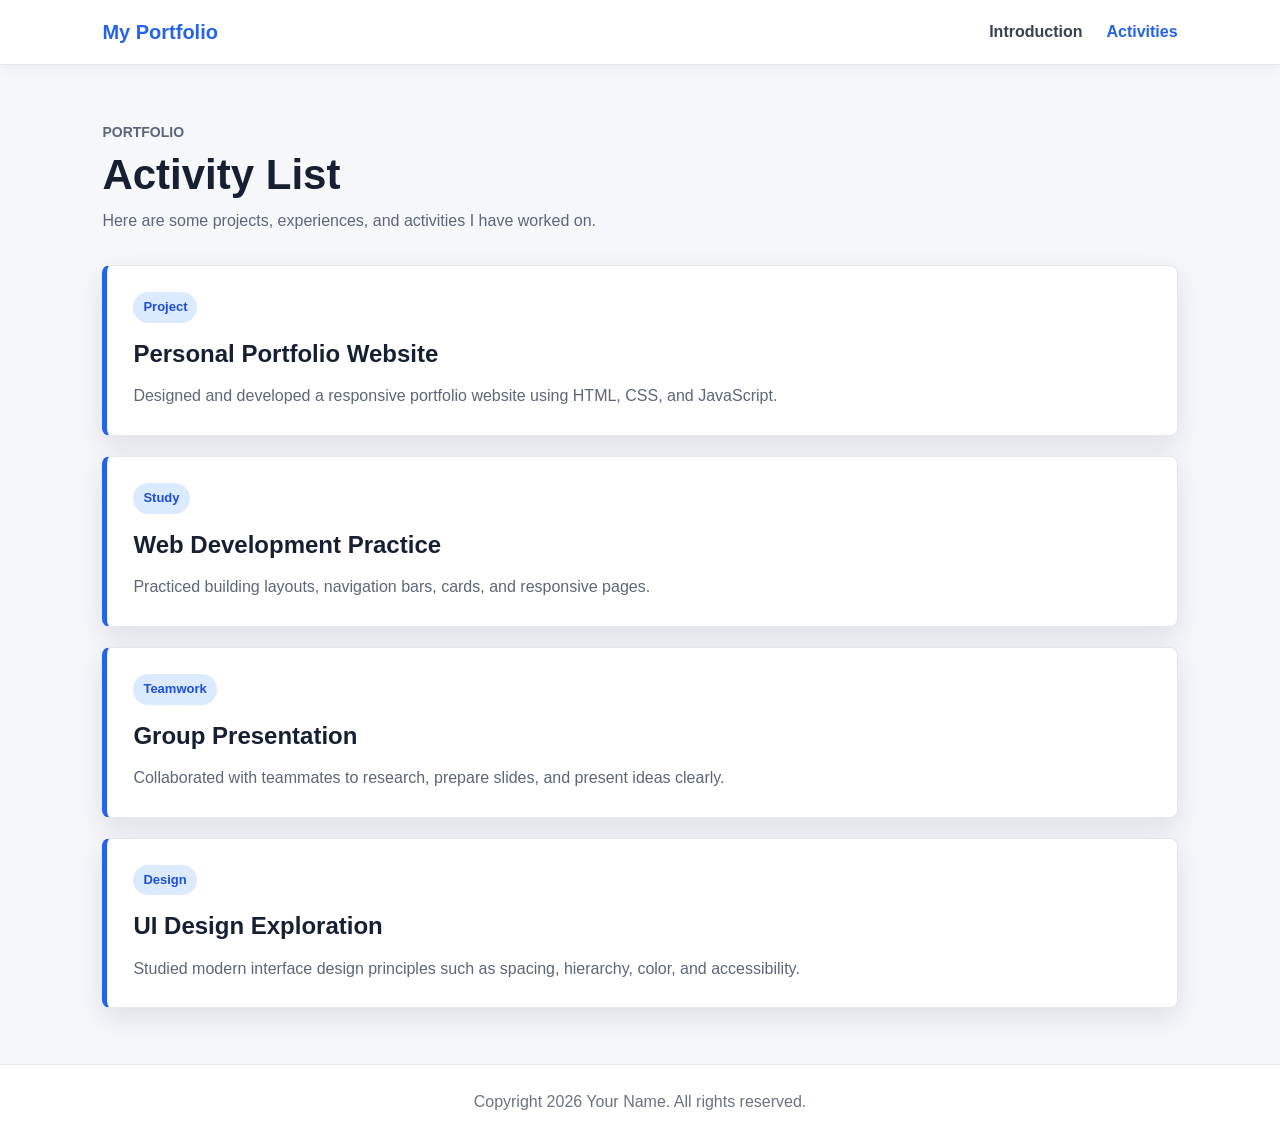
==== activities.html @ 695bae61 "Add portfolio website" ====
<!DOCTYPE html>
<html lang="en">
<head>
  <meta charset="UTF-8" />
  <meta name="viewport" content="width=device-width, initial-scale=1.0" />
  <title>My Portfolio | Activities</title>
  <link rel="stylesheet" href="style.css" />
</head>
<body>
  <header class="navbar">
    <a class="logo" href="index.html">My Portfolio</a>

    <nav class="nav-links" id="navLinks" aria-label="Main navigation">
      <a href="index.html">Introduction</a>
      <a href="activities.html" class="active">Activities</a>
    </nav>

    <button class="menu-btn" id="menuBtn" type="button" aria-label="Open menu">
      <span></span>
      <span></span>
      <span></span>
    </button>
  </header>

  <main class="container">
    <section class="page-title">
      <p class="eyebrow">Portfolio</p>
      <h1>Activity List</h1>
      <p>Here are some projects, experiences, and activities I have worked on.</p>
    </section>

    <section class="activity-list" aria-label="Activities">
      <article class="activity-card">
        <span class="tag">Project</span>
        <h2>Personal Portfolio Website</h2>
        <p>
          Designed and developed a responsive portfolio website using HTML,
          CSS, and JavaScript.
        </p>
      </article>

      <article class="activity-card">
        <span class="tag">Study</span>
        <h2>Web Development Practice</h2>
        <p>
          Practiced building layouts, navigation bars, cards, and responsive
          pages.
        </p>
      </article>

      <article class="activity-card">
        <span class="tag">Teamwork</span>
        <h2>Group Presentation</h2>
        <p>
          Collaborated with teammates to research, prepare slides, and present
          ideas clearly.
        </p>
      </article>

      <article class="activity-card">
        <span class="tag">Design</span>
        <h2>UI Design Exploration</h2>
        <p>
          Studied modern interface design principles such as spacing, hierarchy,
          color, and accessibility.
        </p>
      </article>
    </section>
  </main>

  <footer>
    <p>Copyright 2026 Your Name. All rights reserved.</p>
  </footer>

  <script src="script.js"></script>
</body>
</html>
---- style.css ----
:root {
  --bg: #f5f7fb;
  --surface: #ffffff;
  --text: #172033;
  --muted: #5d6678;
  --primary: #2563eb;
  --primary-dark: #1d4ed8;
  --accent: #0f766e;
  --border: #e5e7eb;
  --shadow: 0 10px 28px rgba(15, 23, 42, 0.1);
}

* {
  box-sizing: border-box;
  margin: 0;
  padding: 0;
}

body {
  min-height: 100vh;
  font-family: Arial, Helvetica, sans-serif;
  line-height: 1.6;
  color: var(--text);
  background: var(--bg);
}

a {
  color: inherit;
}

.navbar {
  position: sticky;
  top: 0;
  z-index: 10;
  display: flex;
  align-items: center;
  justify-content: space-between;
  padding: 16px 8%;
  background: rgba(255, 255, 255, 0.92);
  border-bottom: 1px solid var(--border);
  box-shadow: 0 2px 14px rgba(15, 23, 42, 0.06);
  backdrop-filter: blur(14px);
}

.logo {
  font-size: 20px;
  font-weight: 800;
  color: var(--primary);
  text-decoration: none;
}

.nav-links {
  display: flex;
  gap: 24px;
  align-items: center;
}

.nav-links a {
  color: #374151;
  font-weight: 700;
  text-decoration: none;
  transition: color 0.2s ease;
}

.nav-links a.active,
.nav-links a:hover {
  color: var(--primary);
}

.menu-btn {
  display: none;
  width: 42px;
  height: 42px;
  border: 0;
  border-radius: 8px;
  background: var(--primary);
  cursor: pointer;
}

.menu-btn span {
  display: block;
  width: 20px;
  height: 2px;
  margin: 5px auto;
  background: #ffffff;
}

.container {
  width: 84%;
  max-width: 1100px;
  margin: 0 auto;
  padding: 56px 0;
}

.hero {
  display: grid;
  grid-template-columns: minmax(0, 1.5fr) minmax(260px, 1fr);
  gap: 32px;
  align-items: center;
  min-height: 70vh;
}

.eyebrow {
  margin-bottom: 8px;
  color: var(--primary);
  font-size: 14px;
  font-weight: 800;
  letter-spacing: 0;
  text-transform: uppercase;
}

.hero h1 {
  margin-bottom: 10px;
  font-size: 52px;
  line-height: 1.1;
}

.hero h2 {
  margin-bottom: 20px;
  color: #4b5563;
  font-size: 24px;
}

.hero p,
.page-title p,
.card p,
.activity-card p,
.profile-card p {
  color: var(--muted);
}

.hero-actions {
  display: flex;
  flex-wrap: wrap;
  gap: 14px;
  margin-top: 28px;
}

.btn {
  display: inline-flex;
  align-items: center;
  justify-content: center;
  min-height: 46px;
  padding: 12px 20px;
  border-radius: 8px;
  font-weight: 800;
  text-decoration: none;
  transition: transform 0.2s ease, box-shadow 0.2s ease;
}

.btn.primary {
  color: #ffffff;
  background: var(--primary);
  box-shadow: 0 8px 18px rgba(37, 99, 235, 0.25);
}

.btn.secondary {
  color: var(--primary);
  background: var(--surface);
  border: 1px solid var(--border);
}

.btn:hover {
  transform: translateY(-2px);
}

.profile-card,
.card,
.activity-card {
  background: var(--surface);
  border: 1px solid var(--border);
  border-radius: 8px;
  box-shadow: var(--shadow);
}

.profile-card {
  padding: 32px;
  text-align: center;
}

.avatar {
  display: flex;
  align-items: center;
  justify-content: center;
  width: 132px;
  height: 132px;
  margin: 0 auto 20px;
  border-radius: 50%;
  color: #ffffff;
  background: linear-gradient(135deg, var(--primary), var(--accent));
  font-size: 36px;
  font-weight: 900;
}

.profile-card h3 {
  margin-bottom: 4px;
  font-size: 24px;
}

.info-grid {
  display: grid;
  grid-template-columns: repeat(3, 1fr);
  gap: 22px;
  margin-top: 32px;
}

.card {
  padding: 26px;
}

.card h3,
.activity-card h2 {
  margin-bottom: 10px;
}

.page-title {
  margin-bottom: 32px;
}

.page-title h1 {
  margin-bottom: 8px;
  font-size: 42px;
  line-height: 1.15;
}

.activity-list {
  display: grid;
  gap: 20px;
}

.activity-card {
  padding: 26px;
  border-left: 5px solid var(--primary);
}

.tag {
  display: inline-block;
  margin-bottom: 12px;
  padding: 5px 10px;
  border-radius: 999px;
  color: var(--primary-dark);
  background: #dbeafe;
  font-size: 13px;
  font-weight: 800;
}

footer {
  padding: 24px;
  color: #6b7280;
  text-align: center;
  background: var(--surface);
  border-top: 1px solid var(--border);
}

@media (max-width: 768px) {
  .navbar {
    padding: 14px 5%;
  }

  .menu-btn {
    display: block;
  }

  .nav-links {
    position: absolute;
    top: 64px;
    right: 5%;
    display: none;
    flex-direction: column;
    align-items: flex-start;
    width: min(220px, 90vw);
    padding: 16px;
    background: var(--surface);
    border: 1px solid var(--border);
    border-radius: 8px;
    box-shadow: var(--shadow);
  }

  .nav-links.show {
    display: flex;
  }

  .container {
    width: 90%;
    padding: 40px 0;
  }

  .hero {
    grid-template-columns: 1fr;
    min-height: auto;
  }

  .hero h1 {
    font-size: 40px;
  }

  .hero h2 {
    font-size: 21px;
  }

  .info-grid {
    grid-template-columns: 1fr;
  }
}
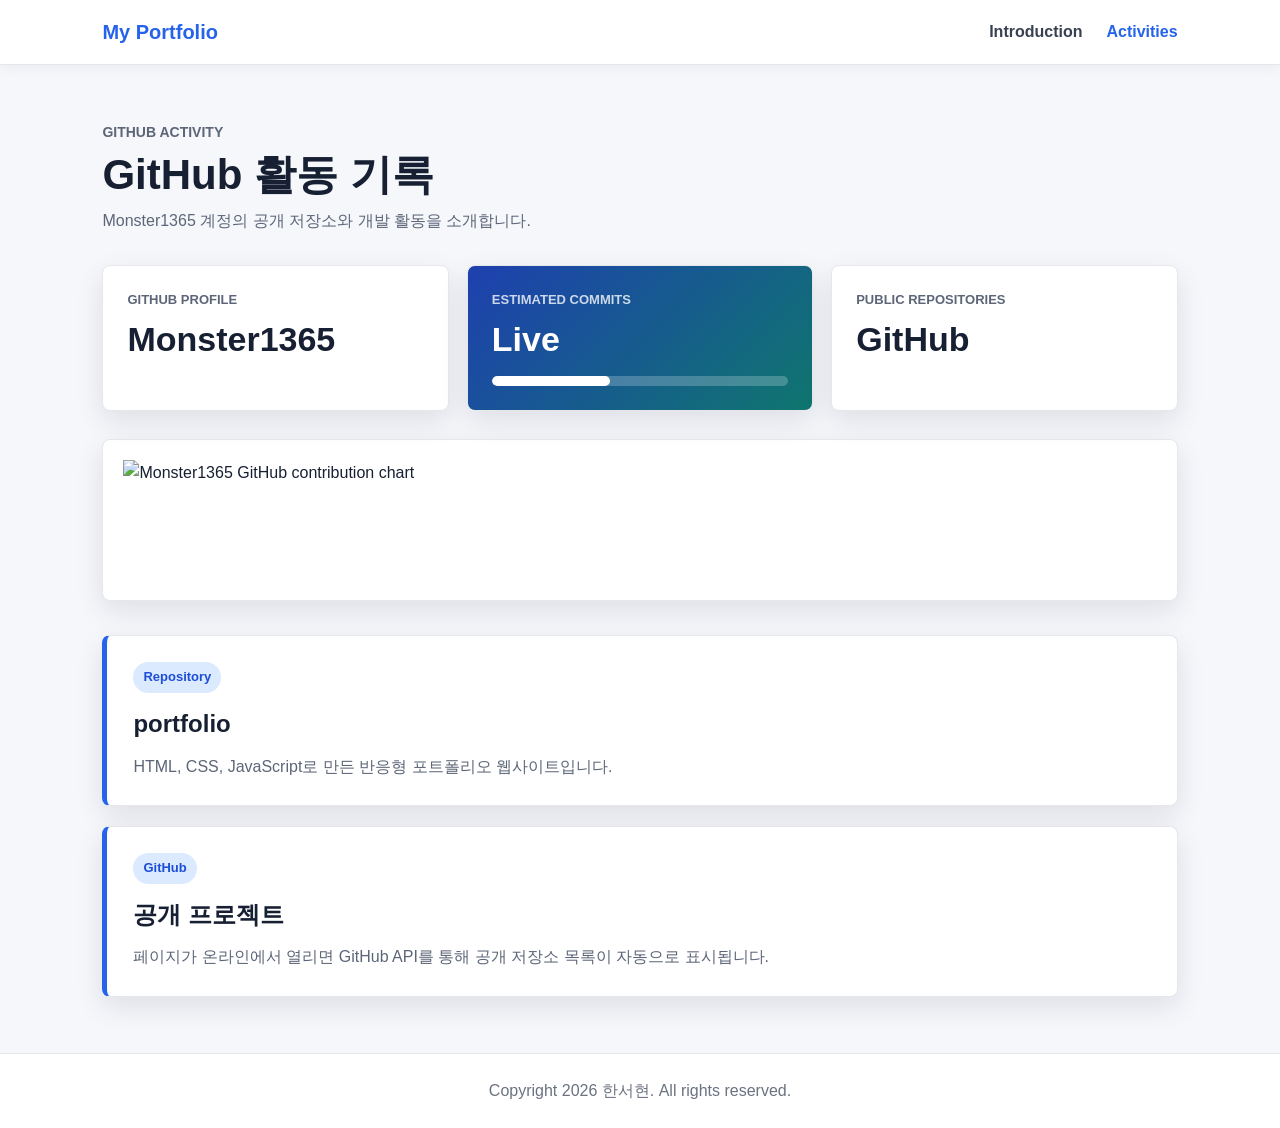
==== commit a8155144: "Update portfolio with GitHub activity" ====
--- a/activities.html
+++ b/activities.html
@@ -24,52 +24,56 @@
 
   <main class="container">
     <section class="page-title">
-      <p class="eyebrow">Portfolio</p>
-      <h1>Activity List</h1>
-      <p>Here are some projects, experiences, and activities I have worked on.</p>
+      <p class="eyebrow">GitHub Activity</p>
+      <h1>GitHub 활동 기록</h1>
+      <p>Monster1365 계정의 공개 저장소와 개발 활동을 소개합니다.</p>
     </section>
 
-    <section class="activity-list" aria-label="Activities">
+    <section class="github-overview" aria-label="GitHub overview">
+      <article class="stat-card">
+        <span class="stat-label">GitHub Profile</span>
+        <strong>Monster1365</strong>
+      </article>
+
+      <article class="stat-card highlight">
+        <span class="stat-label">Estimated Commits</span>
+        <strong id="commitCount">Loading</strong>
+        <div class="commit-meter" aria-hidden="true">
+          <span id="commitMeter"></span>
+        </div>
+      </article>
+
+      <article class="stat-card">
+        <span class="stat-label">Public Repositories</span>
+        <strong id="repoCount">-</strong>
+      </article>
+    </section>
+
+    <section class="visual-section" aria-label="GitHub contribution image">
+      <img src="https://ghchart.rshah.org/2563eb/Monster1365" alt="Monster1365 GitHub contribution chart" />
+    </section>
+
+    <section class="activity-list" id="repoList" aria-label="GitHub repositories">
       <article class="activity-card">
-        <span class="tag">Project</span>
-        <h2>Personal Portfolio Website</h2>
+        <span class="tag">Repository</span>
+        <h2>portfolio</h2>
         <p>
-          Designed and developed a responsive portfolio website using HTML,
-          CSS, and JavaScript.
+          HTML, CSS, JavaScript로 만든 반응형 포트폴리오 웹사이트입니다.
         </p>
       </article>
 
       <article class="activity-card">
-        <span class="tag">Study</span>
-        <h2>Web Development Practice</h2>
+        <span class="tag">GitHub</span>
+        <h2>공개 프로젝트</h2>
         <p>
-          Practiced building layouts, navigation bars, cards, and responsive
-          pages.
-        </p>
-      </article>
-
-      <article class="activity-card">
-        <span class="tag">Teamwork</span>
-        <h2>Group Presentation</h2>
-        <p>
-          Collaborated with teammates to research, prepare slides, and present
-          ideas clearly.
-        </p>
-      </article>
-
-      <article class="activity-card">
-        <span class="tag">Design</span>
-        <h2>UI Design Exploration</h2>
-        <p>
-          Studied modern interface design principles such as spacing, hierarchy,
-          color, and accessibility.
+          페이지가 온라인에서 열리면 GitHub API를 통해 공개 저장소 목록이 자동으로 표시됩니다.
         </p>
       </article>
     </section>
   </main>
 
   <footer>
-    <p>Copyright 2026 Your Name. All rights reserved.</p>
+    <p>Copyright 2026 한서현. All rights reserved.</p>
   </footer>
 
   <script src="script.js"></script>
--- a/style.css
+++ b/style.css
@@ -178,18 +178,14 @@
   text-align: center;
 }
 
-.avatar {
-  display: flex;
-  align-items: center;
-  justify-content: center;
+.profile-photo {
   width: 132px;
   height: 132px;
   margin: 0 auto 20px;
   border-radius: 50%;
-  color: #ffffff;
-  background: linear-gradient(135deg, var(--primary), var(--accent));
-  font-size: 36px;
-  font-weight: 900;
+  object-fit: cover;
+  border: 5px solid #eef2ff;
+  box-shadow: 0 12px 30px rgba(37, 99, 235, 0.22);
 }
 
 .profile-card h3 {
@@ -208,6 +204,81 @@
   padding: 26px;
 }
 
+.github-stats,
+.github-overview {
+  display: grid;
+  grid-template-columns: repeat(3, 1fr);
+  gap: 18px;
+  margin: 10px 0 28px;
+}
+
+.stat-card {
+  min-height: 138px;
+  padding: 24px;
+  overflow: hidden;
+  background: var(--surface);
+  border: 1px solid var(--border);
+  border-radius: 8px;
+  box-shadow: var(--shadow);
+}
+
+.stat-card.highlight {
+  background: linear-gradient(135deg, #1e40af, #0f766e);
+  color: #ffffff;
+}
+
+.stat-label {
+  display: block;
+  margin-bottom: 10px;
+  color: var(--muted);
+  font-size: 13px;
+  font-weight: 800;
+  text-transform: uppercase;
+}
+
+.stat-card.highlight .stat-label {
+  color: rgba(255, 255, 255, 0.78);
+}
+
+.stat-card strong {
+  display: block;
+  font-size: 34px;
+  line-height: 1.1;
+}
+
+.commit-meter {
+  height: 10px;
+  margin-top: 18px;
+  overflow: hidden;
+  background: rgba(255, 255, 255, 0.22);
+  border-radius: 999px;
+}
+
+.commit-meter span {
+  display: block;
+  width: 12%;
+  height: 100%;
+  background: #ffffff;
+  border-radius: inherit;
+  transition: width 0.5s ease;
+}
+
+.visual-section {
+  margin: 28px 0 34px;
+  padding: 20px;
+  background: var(--surface);
+  border: 1px solid var(--border);
+  border-radius: 8px;
+  box-shadow: var(--shadow);
+}
+
+.visual-section img {
+  display: block;
+  width: 100%;
+  min-height: 120px;
+  object-fit: contain;
+}
+
 .card h3,
 .activity-card h2 {
   margin-bottom: 10px;
@@ -231,6 +302,34 @@
 .activity-card {
   padding: 26px;
   border-left: 5px solid var(--primary);
+}
+
+.activity-card header {
+  display: flex;
+  flex-wrap: wrap;
+  gap: 10px;
+  align-items: center;
+  justify-content: space-between;
+  margin-bottom: 8px;
+}
+
+.activity-card a {
+  color: var(--text);
+  text-decoration: none;
+}
+
+.activity-card a:hover {
+  color: var(--primary);
+}
+
+.repo-meta {
+  display: flex;
+  flex-wrap: wrap;
+  gap: 12px;
+  margin-top: 14px;
+  color: var(--muted);
+  font-size: 14px;
+  font-weight: 700;
 }
 
 .tag {
@@ -301,4 +400,9 @@
   .info-grid {
     grid-template-columns: 1fr;
   }
-}
+
+  .github-stats,
+  .github-overview {
+    grid-template-columns: 1fr;
+  }
+}
